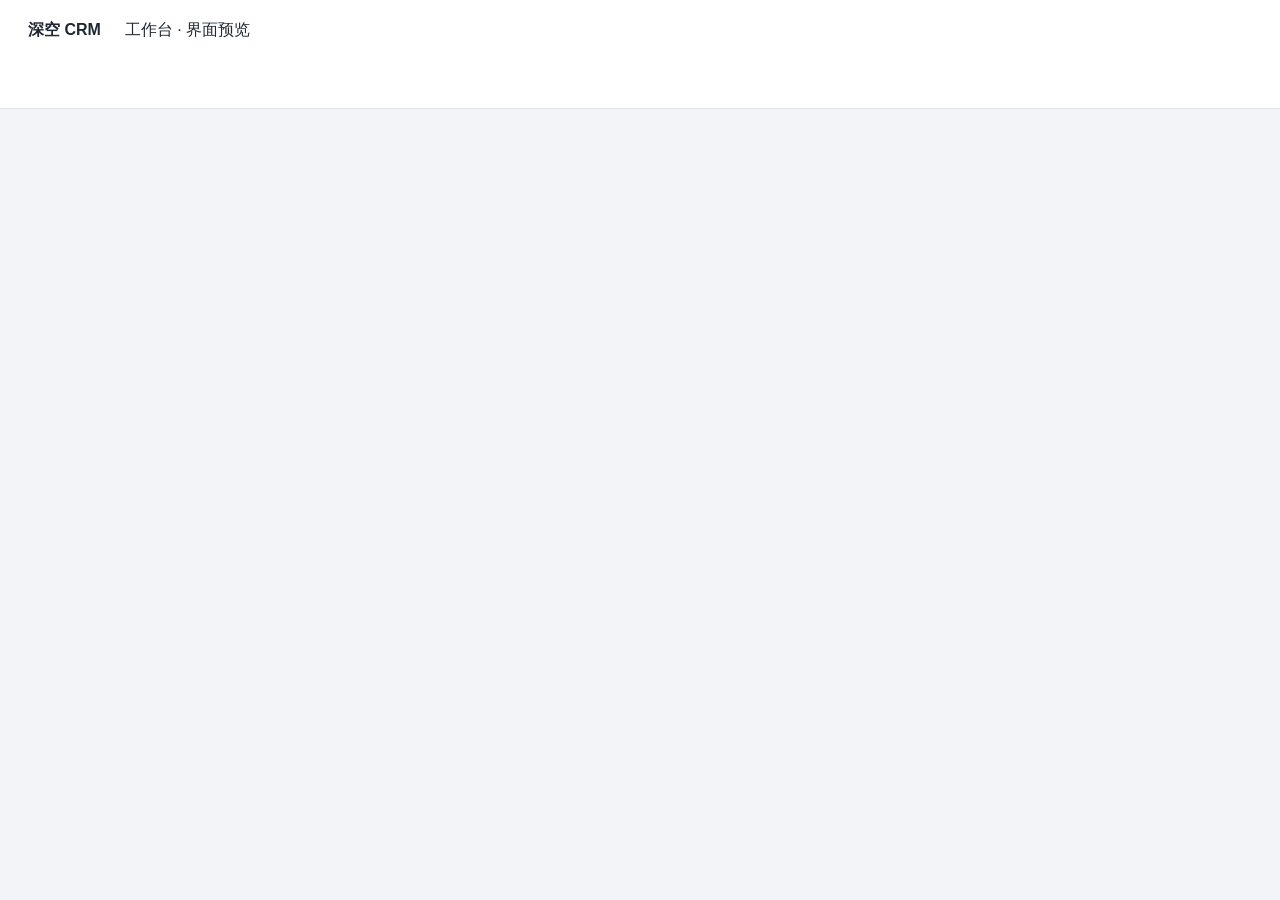
==== tests/mock.html @ 96ba117e "Add tests/mock.html" ====
<!doctype html>
<html lang="zh-CN">
<head>
  <meta charset="utf-8" />
  <meta name="viewport" content="width=device-width, initial-scale=1" />
  <title>CRM 学情异常助手界面预览</title>
  <link rel="stylesheet" href="../src/styles.css" />
  <style>
    body { margin: 0; min-height: 100vh; background: #f2f4f7; font-family: "Microsoft YaHei", sans-serif; }
    .mock-crm { height: 68px; padding: 20px 28px; border-bottom: 1px solid #e1e4e8; background: #fff; color: #1f2933; }
    .mock-crm strong { margin-right: 24px; }
  </style>
</head>
<body>
  <div class="mock-crm"><strong>深空 CRM</strong><span>工作台 · 界面预览</span></div>
  <script type="module" src="./mock.js"></script>
</body>
</html>
---- src/styles.css ----
#crm-learning-alert-root,
#crm-learning-alert-root * {
  box-sizing: border-box;
  letter-spacing: 0;
}

#crm-learning-alert-root {
  --crm-alert-text: #20242a;
  --crm-alert-muted: #69717d;
  --crm-alert-line: #dfe3e8;
  --crm-alert-soft: #f5f7f9;
  --crm-alert-blue: #1769e0;
  --crm-alert-red: #c72c41;
  --crm-alert-amber: #b35c00;
  --crm-alert-cyan: #007f87;
  --crm-alert-green: #277541;
  color: var(--crm-alert-text);
  font-family: -apple-system, BlinkMacSystemFont, "Segoe UI", "Microsoft YaHei", sans-serif;
}

.crm-alert-trigger {
  position: fixed;
  z-index: 2147483000;
  right: 0;
  top: 46%;
  display: flex;
  align-items: center;
  gap: 8px;
  min-height: 42px;
  padding: 0 12px;
  border: 0;
  border-radius: 6px 0 0 6px;
  background: #1769e0;
  color: #fff;
  box-shadow: 0 4px 14px rgba(0, 0, 0, 0.18);
  cursor: pointer;
  font-size: 14px;
  font-weight: 600;
}

.crm-alert-trigger:hover { background: #0e56bd; }
.crm-alert-trigger__count {
  min-width: 22px;
  height: 22px;
  padding: 0 5px;
  border-radius: 11px;
  background: #fff;
  color: #b42335;
  line-height: 22px;
  text-align: center;
}

.crm-alert-backdrop {
  position: fixed;
  z-index: 2147483001;
  inset: 0;
  background: rgba(20, 24, 30, 0.34);
}

.crm-alert-drawer {
  position: fixed;
  z-index: 2147483002;
  top: 0;
  right: 0;
  width: min(980px, 96vw);
  height: 100vh;
  overflow: hidden;
  transform: translateX(102%);
  background: #fff;
  box-shadow: -8px 0 28px rgba(0, 0, 0, 0.18);
  transition: transform 180ms ease;
}

.crm-alert-drawer.is-open { transform: translateX(0); }

.crm-alert-header {
  height: 72px;
  padding: 14px 20px;
  border-bottom: 1px solid var(--crm-alert-line);
  display: flex;
  align-items: center;
  justify-content: space-between;
  background: #fff;
}

.crm-alert-header h2 {
  margin: 0;
  color: var(--crm-alert-text);
  font-size: 20px;
  line-height: 28px;
}

.crm-alert-subtitle {
  margin: 2px 0 0;
  color: var(--crm-alert-muted);
  font-size: 12px;
}

.crm-alert-header__actions { display: flex; align-items: center; gap: 8px; }
.crm-alert-header button,
.crm-alert-results button {
  min-height: 32px;
  padding: 0 12px;
  border: 1px solid #bfc6cf;
  border-radius: 5px;
  background: #fff;
  color: var(--crm-alert-text);
  cursor: pointer;
  font-size: 13px;
}
.crm-alert-header button:hover,
.crm-alert-results button:hover { border-color: var(--crm-alert-blue); color: var(--crm-alert-blue); }
.crm-alert-icon-button {
  width: 34px;
  padding: 0 !important;
  font-size: 22px !important;
  line-height: 30px;
}

.crm-alert-body {
  height: calc(100vh - 72px);
  overflow: auto;
  padding: 0 20px 28px;
  background: #fff;
}

.crm-alert-roster {
  padding: 16px 0;
  border-bottom: 1px solid var(--crm-alert-line);
}
.crm-alert-roster__line { display: flex; align-items: center; justify-content: space-between; gap: 16px; }
.crm-alert-roster__line > div { min-width: 0; display: flex; flex-direction: column; gap: 3px; }
.crm-alert-roster__line strong { font-size: 14px; }
.crm-alert-roster__line span,
.crm-alert-help { color: var(--crm-alert-muted); font-size: 12px; }
.crm-alert-help { margin: 8px 0 0; }
.crm-alert-file-button {
  flex: none;
  display: inline-flex;
  align-items: center;
  min-height: 32px;
  padding: 0 12px;
  border: 1px solid #bfc6cf;
  border-radius: 5px;
  background: #fff;
  cursor: pointer;
  font-size: 13px;
}
.crm-alert-file-button:hover { border-color: var(--crm-alert-blue); color: var(--crm-alert-blue); }
.crm-alert-file-button input { display: none; }

.crm-alert-status:empty { display: none; }
.crm-alert-banner {
  margin-top: 14px;
  padding: 10px 12px;
  border-left: 3px solid;
  font-size: 13px;
  line-height: 20px;
}
.crm-alert-banner--loading { border-color: var(--crm-alert-blue); background: #edf5ff; color: #194b85; }
.crm-alert-banner--error { border-color: var(--crm-alert-red); background: #fff0f2; color: #8f1d2d; }
.crm-alert-spinner {
  display: inline-block;
  width: 14px;
  height: 14px;
  margin-right: 8px;
  border: 2px solid #a8c8ef;
  border-top-color: var(--crm-alert-blue);
  border-radius: 50%;
  vertical-align: -2px;
  animation: crm-alert-spin 700ms linear infinite;
}
@keyframes crm-alert-spin { to { transform: rotate(360deg); } }

.crm-alert-summary {
  display: grid;
  grid-template-columns: repeat(4, minmax(0, 1fr));
  gap: 1px;
  margin-top: 18px;
  border: 1px solid var(--crm-alert-line);
  background: var(--crm-alert-line);
}
.crm-alert-summary:empty { display: none; }
.crm-alert-summary__item {
  min-width: 0;
  min-height: 72px;
  padding: 13px 16px;
  display: flex;
  align-items: center;
  justify-content: space-between;
  background: #fff;
}
.crm-alert-summary__item span { color: var(--crm-alert-muted); font-size: 13px; }
.crm-alert-summary__item strong { font-size: 26px; }
.crm-alert-summary__item--absence strong { color: var(--crm-alert-red); }
.crm-alert-summary__item--homework strong { color: var(--crm-alert-amber); }
.crm-alert-summary__item--extension strong { color: var(--crm-alert-green); }
.crm-alert-summary__item--transfer strong { color: var(--crm-alert-cyan); }

.crm-alert-segments {
  grid-column: 1 / -1;
  display: flex;
  padding: 8px;
  background: #fff;
}
.crm-alert-segments button {
  min-width: 72px;
  height: 30px;
  padding: 0 12px;
  border: 1px solid var(--crm-alert-line);
  border-right: 0;
  background: #fff;
  color: var(--crm-alert-muted);
  cursor: pointer;
}
.crm-alert-segments button:first-child { border-radius: 5px 0 0 5px; }
.crm-alert-segments button:last-child { border-right: 1px solid var(--crm-alert-line); border-radius: 0 5px 5px 0; }
.crm-alert-segments button.is-active { border-color: var(--crm-alert-blue); background: var(--crm-alert-blue); color: #fff; }

.crm-alert-filter-grid {
  display: grid;
  grid-template-columns: repeat(4, minmax(0, 1fr));
  gap: 8px;
  padding: 14px 0;
  border-bottom: 1px solid var(--crm-alert-line);
}
.crm-alert-filter-grid select,
.crm-alert-filter-grid input {
  width: 100%;
  min-width: 0;
  height: 34px;
  padding: 0 9px;
  border: 1px solid #cbd1d8;
  border-radius: 4px;
  background: #fff;
  color: var(--crm-alert-text);
  font-size: 13px;
}
.crm-alert-filter-grid input { grid-column: 1 / -1; }
.crm-alert-filter-grid select:focus,
.crm-alert-filter-grid input:focus { border-color: var(--crm-alert-blue); outline: 2px solid rgba(23, 105, 224, 0.12); }

.crm-alert-result-heading {
  min-height: 48px;
  display: flex;
  align-items: center;
  justify-content: space-between;
  gap: 12px;
}
.crm-alert-result-heading > div { min-width: 0; display: flex; align-items: baseline; gap: 8px; }
.crm-alert-result-heading span { color: var(--crm-alert-muted); font-size: 12px; }
.crm-alert-result-heading button {
  flex: none;
  min-height: 32px;
  padding: 0 12px;
  border: 1px solid var(--crm-alert-blue);
  border-radius: 5px;
  background: #fff;
  color: var(--crm-alert-blue);
  cursor: pointer;
  font-size: 13px;
}
.crm-alert-table-wrap { width: 100%; overflow: auto; border: 1px solid var(--crm-alert-line); }
.crm-alert-table { width: 100%; min-width: 920px; border-collapse: collapse; table-layout: fixed; font-size: 12px; }
.crm-alert-table th {
  height: 38px;
  padding: 8px 10px;
  border-bottom: 1px solid var(--crm-alert-line);
  background: var(--crm-alert-soft);
  color: #4f5864;
  text-align: left;
  font-weight: 600;
}
.crm-alert-table th:nth-child(1) { width: 170px; }
.crm-alert-table th:nth-child(2) { width: 125px; }
.crm-alert-table th:nth-child(3) { width: 235px; }
.crm-alert-table th:nth-child(4) { width: 210px; }
.crm-alert-table th:nth-child(5) { width: 155px; }
.crm-alert-table td { padding: 11px 10px; border-bottom: 1px solid #eceff2; vertical-align: top; line-height: 18px; }
.crm-alert-table tr:last-child td { border-bottom: 0; }
.crm-alert-table td > span,
.crm-alert-table td > small { display: block; overflow-wrap: anywhere; }
.crm-alert-table td > strong { display: block; font-size: 13px; }
.crm-alert-table td > b { display: block; color: var(--crm-alert-muted); font-weight: 400; }
.crm-alert-table small { margin-top: 3px; color: var(--crm-alert-muted); }
.crm-alert-homework-details { margin-top: 5px; padding-left: 8px; border-left: 2px solid #e3a13e; }
.crm-alert-homework-details strong,
.crm-alert-homework-details span { display: block; overflow-wrap: anywhere; }
.crm-alert-homework-details strong { color: #8b4a00; font-size: 12px; }
.crm-alert-homework-details span { margin-top: 2px; }
.crm-alert-tags { display: flex; flex-wrap: wrap; gap: 4px; }
.crm-alert-tag { display: inline-flex; min-height: 22px; padding: 1px 6px; border-radius: 4px; align-items: center; }
.crm-alert-tag--absence { background: #ffeaed; color: #9f2031; }
.crm-alert-tag--homework { background: #fff0d8; color: #8b4a00; }
.crm-alert-tag--extension { background: #e8f5eb; color: #1d6b36; }
.crm-alert-tag--transfer { background: #e2f5f5; color: #006b72; }
.crm-alert-tag--mismatch { background: #eef0f3; color: #535b66; }
.crm-alert-link-button { display: block; margin-top: 5px; border: 0 !important; padding: 0 !important; color: var(--crm-alert-blue) !important; background: transparent !important; }

.crm-alert-empty {
  min-height: 180px;
  display: flex;
  flex-direction: column;
  align-items: center;
  justify-content: center;
  gap: 6px;
  color: var(--crm-alert-muted);
  text-align: center;
}
.crm-alert-empty strong { color: var(--crm-alert-text); font-size: 15px; }
.crm-alert-empty span { max-width: 360px; font-size: 12px; }

.crm-alert-notes { padding-top: 14px; color: var(--crm-alert-muted); font-size: 12px; }
.crm-alert-notes summary { cursor: pointer; color: #805000; }
.crm-alert-notes ul { margin: 8px 0 0; padding-left: 18px; }
.crm-alert-notes li { margin: 4px 0; }
.crm-alert-notes p { margin: 8px 0 0; }

@media (max-width: 720px) {
  .crm-alert-drawer { width: 100vw; }
  .crm-alert-body { padding: 0 14px 24px; }
  .crm-alert-summary { grid-template-columns: 1fr; }
  .crm-alert-summary__item { min-height: 56px; }
  .crm-alert-segments { grid-column: 1; overflow-x: auto; }
  .crm-alert-filter-grid { grid-template-columns: 1fr; }
  .crm-alert-filter-grid input { grid-column: 1; }
  .crm-alert-roster__line { align-items: flex-start; flex-direction: column; }
  .crm-alert-result-heading > div { align-items: flex-start; flex-direction: column; gap: 2px; }
}

@media (prefers-reduced-motion: reduce) {
  .crm-alert-drawer { transition: none; }
  .crm-alert-spinner { animation: none; }
}
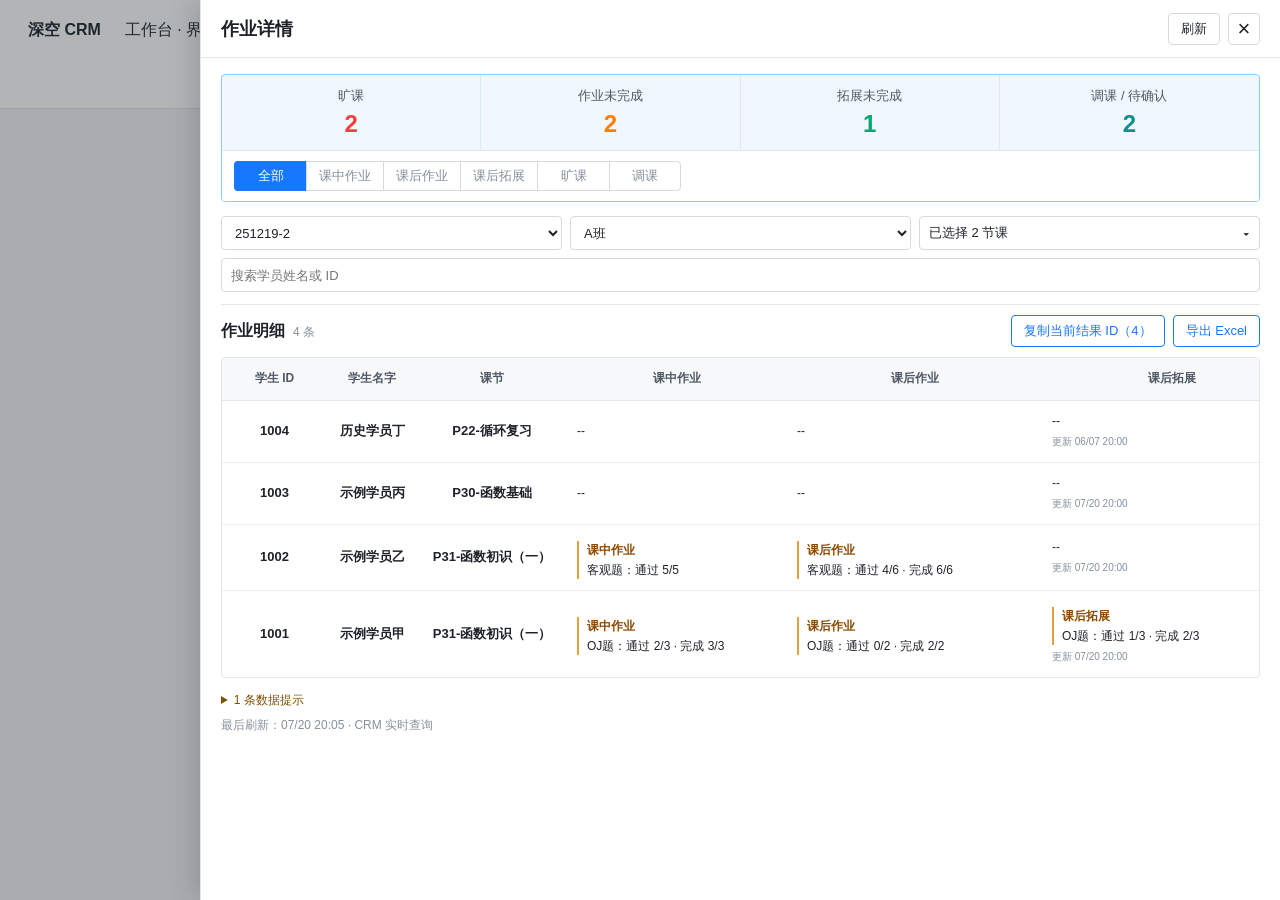
==== commit f04f2ffc: "Release CRM homework assistant v0.9.1" ====
--- a/tests/mock.html
+++ b/tests/mock.html
@@ -3,7 +3,7 @@
 <head>
   <meta charset="utf-8" />
   <meta name="viewport" content="width=device-width, initial-scale=1" />
-  <title>CRM 学情异常助手界面预览</title>
+  <title>CRM作业助手界面预览</title>
   <link rel="stylesheet" href="../src/styles.css" />
   <style>
     body { margin: 0; min-height: 100vh; background: #f2f4f7; font-family: "Microsoft YaHei", sans-serif; }
--- a/src/styles.css
+++ b/src/styles.css
@@ -1,60 +1,61 @@
 #crm-learning-alert-root,
-#crm-learning-alert-root * {
+#crm-learning-alert-root *,
+.crm-alert-trigger,
+.crm-alert-trigger * {
   box-sizing: border-box;
   letter-spacing: 0;
 }
 
 #crm-learning-alert-root {
-  --crm-alert-text: #20242a;
-  --crm-alert-muted: #69717d;
-  --crm-alert-line: #dfe3e8;
-  --crm-alert-soft: #f5f7f9;
-  --crm-alert-blue: #1769e0;
-  --crm-alert-red: #c72c41;
-  --crm-alert-amber: #b35c00;
-  --crm-alert-cyan: #007f87;
-  --crm-alert-green: #277541;
-  color: var(--crm-alert-text);
-  font-family: -apple-system, BlinkMacSystemFont, "Segoe UI", "Microsoft YaHei", sans-serif;
+  --crm-alert-text: #1f2329;
+  --crm-alert-muted: #86909c;
+  --crm-alert-line: #e5e6eb;
+  --crm-alert-soft: #f7f8fa;
+  --crm-alert-blue: #1677ff;
+  --crm-alert-red: #f53f3f;
+  --crm-alert-amber: #ff7d00;
+  --crm-alert-cyan: #0e8f93;
+  --crm-alert-green: #00a870;
+  color: var(--crm-alert-text);
+  font-family: -apple-system, BlinkMacSystemFont, "Segoe UI", "PingFang SC", "Microsoft YaHei", sans-serif;
 }
 
 .crm-alert-trigger {
-  position: fixed;
-  z-index: 2147483000;
-  right: 0;
-  top: 46%;
-  display: flex;
-  align-items: center;
-  gap: 8px;
-  min-height: 42px;
-  padding: 0 12px;
-  border: 0;
-  border-radius: 6px 0 0 6px;
-  background: #1769e0;
-  color: #fff;
-  box-shadow: 0 4px 14px rgba(0, 0, 0, 0.18);
-  cursor: pointer;
+  position: absolute;
+  z-index: 3;
+  display: none;
+  align-items: center;
+  justify-content: center;
+  width: 88px;
+  height: 32px;
+  padding: 4px 15px;
+  border: 1px solid #d9d9d9;
+  border-radius: 6px;
+  background: #fff;
+  color: rgba(0, 0, 0, 0.88);
+  box-shadow: 0 2px 0 rgba(0, 0, 0, 0.02);
+  cursor: pointer;
+  font-family: -apple-system, system-ui, "Segoe UI", Roboto, "Helvetica Neue", Arial, "Noto Sans", sans-serif;
   font-size: 14px;
-  font-weight: 600;
-}
-
-.crm-alert-trigger:hover { background: #0e56bd; }
-.crm-alert-trigger__count {
-  min-width: 22px;
-  height: 22px;
-  padding: 0 5px;
-  border-radius: 11px;
-  background: #fff;
-  color: #b42335;
+  font-weight: 400;
   line-height: 22px;
-  text-align: center;
+  white-space: nowrap;
+  user-select: none;
+  transition: border-color 200ms ease, color 200ms ease;
+}
+
+.crm-alert-trigger:hover { border-color: #4096ff; color: #4096ff; }
+.crm-alert-trigger.is-page-anchored {
+  top: 11px;
+  right: 16px;
+  display: flex;
 }
 
 .crm-alert-backdrop {
   position: fixed;
   z-index: 2147483001;
   inset: 0;
-  background: rgba(20, 24, 30, 0.34);
+  background: rgba(31, 35, 41, 0.34);
 }
 
 .crm-alert-drawer {
@@ -62,20 +63,21 @@
   z-index: 2147483002;
   top: 0;
   right: 0;
-  width: min(980px, 96vw);
+  width: min(1080px, 96vw);
   height: 100vh;
   overflow: hidden;
   transform: translateX(102%);
   background: #fff;
-  box-shadow: -8px 0 28px rgba(0, 0, 0, 0.18);
-  transition: transform 180ms ease;
+  border-left: 1px solid var(--crm-alert-line);
+  box-shadow: -8px 0 24px rgba(31, 35, 41, 0.16);
+  transition: transform 200ms ease;
 }
 
 .crm-alert-drawer.is-open { transform: translateX(0); }
 
 .crm-alert-header {
-  height: 72px;
-  padding: 14px 20px;
+  height: 58px;
+  padding: 0 20px;
   border-bottom: 1px solid var(--crm-alert-line);
   display: flex;
   align-items: center;
@@ -86,14 +88,9 @@
 .crm-alert-header h2 {
   margin: 0;
   color: var(--crm-alert-text);
-  font-size: 20px;
-  line-height: 28px;
-}
-
-.crm-alert-subtitle {
-  margin: 2px 0 0;
-  color: var(--crm-alert-muted);
-  font-size: 12px;
+  font-size: 18px;
+  line-height: 24px;
+  font-weight: 600;
 }
 
 .crm-alert-header__actions { display: flex; align-items: center; gap: 8px; }
@@ -101,8 +98,8 @@
 .crm-alert-results button {
   min-height: 32px;
   padding: 0 12px;
-  border: 1px solid #bfc6cf;
-  border-radius: 5px;
+  border: 1px solid #d9d9d9;
+  border-radius: 4px;
   background: #fff;
   color: var(--crm-alert-text);
   cursor: pointer;
@@ -111,63 +108,75 @@
 .crm-alert-header button:hover,
 .crm-alert-results button:hover { border-color: var(--crm-alert-blue); color: var(--crm-alert-blue); }
 .crm-alert-icon-button {
-  width: 34px;
+  width: 32px;
   padding: 0 !important;
   font-size: 22px !important;
   line-height: 30px;
 }
 
 .crm-alert-body {
-  height: calc(100vh - 72px);
+  height: calc(100vh - 58px);
   overflow: auto;
-  padding: 0 20px 28px;
-  background: #fff;
-}
-
-.crm-alert-roster {
-  padding: 16px 0;
-  border-bottom: 1px solid var(--crm-alert-line);
-}
-.crm-alert-roster__line { display: flex; align-items: center; justify-content: space-between; gap: 16px; }
-.crm-alert-roster__line > div { min-width: 0; display: flex; flex-direction: column; gap: 3px; }
-.crm-alert-roster__line strong { font-size: 14px; }
-.crm-alert-roster__line span,
-.crm-alert-help { color: var(--crm-alert-muted); font-size: 12px; }
-.crm-alert-help { margin: 8px 0 0; }
-.crm-alert-file-button {
-  flex: none;
-  display: inline-flex;
-  align-items: center;
-  min-height: 32px;
-  padding: 0 12px;
-  border: 1px solid #bfc6cf;
-  border-radius: 5px;
-  background: #fff;
-  cursor: pointer;
-  font-size: 13px;
-}
-.crm-alert-file-button:hover { border-color: var(--crm-alert-blue); color: var(--crm-alert-blue); }
-.crm-alert-file-button input { display: none; }
+  padding: 0 20px 24px;
+  background: #fff;
+}
 
 .crm-alert-status:empty { display: none; }
+.crm-alert-loading-mask {
+  position: absolute;
+  z-index: 4;
+  inset: 58px 0 0;
+  display: flex;
+  align-items: center;
+  justify-content: center;
+  padding: 24px;
+  background: rgba(247, 248, 250, 0.82);
+  backdrop-filter: blur(1px);
+}
+.crm-alert-loading-mask[hidden] { display: none; }
+.crm-alert-loading-dialog {
+  width: min(300px, calc(100vw - 48px));
+  min-height: 132px;
+  padding: 22px 24px;
+  border: 1px solid var(--crm-alert-line);
+  border-radius: 6px;
+  background: #fff;
+  box-shadow: 0 10px 30px rgba(31, 35, 41, 0.16);
+  display: flex;
+  flex-direction: column;
+  align-items: center;
+  justify-content: center;
+  gap: 9px;
+  text-align: center;
+}
+.crm-alert-loading-dialog strong {
+  color: var(--crm-alert-text);
+  font-size: 15px;
+  line-height: 22px;
+}
+.crm-alert-loading-dialog > span:last-child {
+  max-width: 100%;
+  color: var(--crm-alert-muted);
+  font-size: 13px;
+  line-height: 20px;
+  overflow-wrap: anywhere;
+}
 .crm-alert-banner {
-  margin-top: 14px;
+  margin-top: 12px;
   padding: 10px 12px;
   border-left: 3px solid;
+  border-radius: 2px;
   font-size: 13px;
   line-height: 20px;
 }
-.crm-alert-banner--loading { border-color: var(--crm-alert-blue); background: #edf5ff; color: #194b85; }
 .crm-alert-banner--error { border-color: var(--crm-alert-red); background: #fff0f2; color: #8f1d2d; }
 .crm-alert-spinner {
-  display: inline-block;
-  width: 14px;
-  height: 14px;
-  margin-right: 8px;
-  border: 2px solid #a8c8ef;
+  flex: none;
+  width: 30px;
+  height: 30px;
+  border: 3px solid #c9def8;
   border-top-color: var(--crm-alert-blue);
   border-radius: 50%;
-  vertical-align: -2px;
   animation: crm-alert-spin 700ms linear infinite;
 }
 @keyframes crm-alert-spin { to { transform: rotate(360deg); } }
@@ -175,23 +184,30 @@
 .crm-alert-summary {
   display: grid;
   grid-template-columns: repeat(4, minmax(0, 1fr));
-  gap: 1px;
-  margin-top: 18px;
-  border: 1px solid var(--crm-alert-line);
-  background: var(--crm-alert-line);
+  gap: 0;
+  margin-top: 16px;
+  overflow: hidden;
+  border: 1px solid #91caff;
+  border-radius: 4px;
+  background: #f0f7ff;
 }
 .crm-alert-summary:empty { display: none; }
 .crm-alert-summary__item {
   min-width: 0;
-  min-height: 72px;
-  padding: 13px 16px;
-  display: flex;
-  align-items: center;
-  justify-content: space-between;
-  background: #fff;
-}
-.crm-alert-summary__item span { color: var(--crm-alert-muted); font-size: 13px; }
-.crm-alert-summary__item strong { font-size: 26px; }
+  min-height: 70px;
+  padding: 12px 16px;
+  display: flex;
+  flex-direction: column;
+  align-items: center;
+  justify-content: center;
+  gap: 5px;
+  border-right: 1px solid #d6e9ff;
+  background: transparent;
+  text-align: center;
+}
+.crm-alert-summary__item:nth-child(4) { border-right: 0; }
+.crm-alert-summary__item span { color: #4e5969; font-size: 13px; }
+.crm-alert-summary__item strong { font-size: 24px; line-height: 28px; }
 .crm-alert-summary__item--absence strong { color: var(--crm-alert-red); }
 .crm-alert-summary__item--homework strong { color: var(--crm-alert-amber); }
 .crm-alert-summary__item--extension strong { color: var(--crm-alert-green); }
@@ -200,87 +216,175 @@
 .crm-alert-segments {
   grid-column: 1 / -1;
   display: flex;
-  padding: 8px;
+  padding: 10px 12px;
+  border-top: 1px solid #d6e9ff;
   background: #fff;
 }
 .crm-alert-segments button {
   min-width: 72px;
   height: 30px;
   padding: 0 12px;
-  border: 1px solid var(--crm-alert-line);
+  border: 1px solid #d9d9d9;
   border-right: 0;
   background: #fff;
   color: var(--crm-alert-muted);
   cursor: pointer;
 }
-.crm-alert-segments button:first-child { border-radius: 5px 0 0 5px; }
-.crm-alert-segments button:last-child { border-right: 1px solid var(--crm-alert-line); border-radius: 0 5px 5px 0; }
+.crm-alert-segments button:first-child { border-radius: 4px 0 0 4px; }
+.crm-alert-segments button:last-child { border-right: 1px solid #d9d9d9; border-radius: 0 4px 4px 0; }
 .crm-alert-segments button.is-active { border-color: var(--crm-alert-blue); background: var(--crm-alert-blue); color: #fff; }
+.crm-alert-segments button:disabled { cursor: not-allowed; opacity: 0.55; }
 
 .crm-alert-filter-grid {
   display: grid;
-  grid-template-columns: repeat(4, minmax(0, 1fr));
+  grid-template-columns: repeat(3, minmax(0, 1fr));
   gap: 8px;
-  padding: 14px 0;
+  padding: 14px 0 12px;
   border-bottom: 1px solid var(--crm-alert-line);
 }
-.crm-alert-filter-grid select,
-.crm-alert-filter-grid input {
+.crm-alert-filter-grid > select,
+.crm-alert-filter-grid > input[data-filter="query"],
+.crm-alert-multi-select__trigger {
   width: 100%;
   min-width: 0;
   height: 34px;
   padding: 0 9px;
-  border: 1px solid #cbd1d8;
-  border-radius: 4px;
-  background: #fff;
-  color: var(--crm-alert-text);
-  font-size: 13px;
-}
-.crm-alert-filter-grid input { grid-column: 1 / -1; }
-.crm-alert-filter-grid select:focus,
-.crm-alert-filter-grid input:focus { border-color: var(--crm-alert-blue); outline: 2px solid rgba(23, 105, 224, 0.12); }
+  border: 1px solid #d9d9d9;
+  border-radius: 4px;
+  background: #fff;
+  color: var(--crm-alert-text);
+  font-size: 13px;
+}
+.crm-alert-filter-grid > input[data-filter="query"] { grid-column: 1 / -1; }
+.crm-alert-filter-grid > select:disabled,
+.crm-alert-multi-select__trigger:disabled { background: #f5f5f5; color: #a2a8b0; cursor: not-allowed; }
+.crm-alert-filter-grid > select:focus,
+.crm-alert-filter-grid > input[data-filter="query"]:focus,
+.crm-alert-multi-select__trigger:focus { border-color: var(--crm-alert-blue); outline: 2px solid rgba(22, 119, 255, 0.1); }
+
+.crm-alert-multi-select { position: relative; min-width: 0; }
+.crm-alert-multi-select__trigger {
+  display: flex;
+  align-items: center;
+  justify-content: space-between;
+  gap: 8px;
+  text-align: left;
+  cursor: pointer;
+}
+.crm-alert-multi-select__trigger span:first-child { overflow: hidden; text-overflow: ellipsis; white-space: nowrap; }
+.crm-alert-multi-select__menu {
+  position: absolute;
+  z-index: 8;
+  top: calc(100% + 4px);
+  right: 0;
+  left: 0;
+  overflow: hidden;
+  border: 1px solid #d9d9d9;
+  border-radius: 4px;
+  background: #fff;
+  box-shadow: 0 8px 24px rgba(31, 35, 41, 0.16);
+}
+.crm-alert-multi-select__all,
+.crm-alert-multi-select__options label {
+  display: flex;
+  align-items: center;
+  gap: 8px;
+  min-height: 34px;
+  padding: 6px 10px;
+  cursor: pointer;
+  font-size: 13px;
+  line-height: 20px;
+}
+.crm-alert-multi-select__all { border-bottom: 1px solid var(--crm-alert-line); font-weight: 600; }
+.crm-alert-multi-select__options { max-height: 280px; overflow-y: auto; padding: 4px 0; }
+.crm-alert-multi-select__options label:hover { background: #f2f7ff; }
+.crm-alert-multi-select__all input,
+.crm-alert-multi-select__options input { flex: none; width: 14px; height: 14px; margin: 0; accent-color: var(--crm-alert-blue); }
+.crm-alert-multi-select__options span { min-width: 0; overflow-wrap: anywhere; }
+.crm-alert-multi-select__actions {
+  display: flex;
+  justify-content: flex-end;
+  gap: 8px;
+  padding: 8px 10px;
+  border-top: 1px solid var(--crm-alert-line);
+  background: var(--crm-alert-soft);
+}
+.crm-alert-multi-select__actions button {
+  min-width: 56px;
+  height: 30px;
+  padding: 0 12px;
+  border: 1px solid #d9d9d9;
+  border-radius: 4px;
+  background: #fff;
+  color: var(--crm-alert-text);
+  cursor: pointer;
+  font-size: 13px;
+}
+.crm-alert-multi-select__actions button.is-primary { border-color: var(--crm-alert-blue); background: var(--crm-alert-blue); color: #fff; }
 
 .crm-alert-result-heading {
-  min-height: 48px;
+  min-height: 52px;
   display: flex;
   align-items: center;
   justify-content: space-between;
   gap: 12px;
 }
-.crm-alert-result-heading > div { min-width: 0; display: flex; align-items: baseline; gap: 8px; }
+.crm-alert-result-title { min-width: 0; display: flex; align-items: baseline; gap: 8px; }
 .crm-alert-result-heading span { color: var(--crm-alert-muted); font-size: 12px; }
+.crm-alert-result-actions { display: flex; flex: none; align-items: center; justify-content: flex-end; gap: 8px; }
 .crm-alert-result-heading button {
   flex: none;
   min-height: 32px;
   padding: 0 12px;
   border: 1px solid var(--crm-alert-blue);
-  border-radius: 5px;
+  border-radius: 4px;
   background: #fff;
   color: var(--crm-alert-blue);
   cursor: pointer;
   font-size: 13px;
 }
-.crm-alert-table-wrap { width: 100%; overflow: auto; border: 1px solid var(--crm-alert-line); }
-.crm-alert-table { width: 100%; min-width: 920px; border-collapse: collapse; table-layout: fixed; font-size: 12px; }
+.crm-alert-table-wrap { width: 100%; overflow: auto; border: 1px solid var(--crm-alert-line); border-radius: 4px; }
+.crm-alert-table { width: 100%; min-width: 1080px; border-collapse: collapse; table-layout: fixed; font-size: 12px; }
 .crm-alert-table th {
-  height: 38px;
+  height: 42px;
   padding: 8px 10px;
   border-bottom: 1px solid var(--crm-alert-line);
   background: var(--crm-alert-soft);
   color: #4f5864;
+  text-align: center;
+  vertical-align: middle;
+  font-weight: 600;
+}
+.crm-alert-table th:nth-child(1) { width: 105px; }
+.crm-alert-table th:nth-child(2) { width: 90px; }
+.crm-alert-table th:nth-child(3) { width: 150px; }
+.crm-alert-table th:nth-child(4) { width: 220px; }
+.crm-alert-table th:nth-child(5) { width: 255px; }
+.crm-alert-table th:nth-child(6) { width: 260px; }
+.crm-alert-table td {
+  padding: 11px 10px;
+  border-bottom: 1px solid #eceff2;
   text-align: left;
-  font-weight: 600;
-}
-.crm-alert-table th:nth-child(1) { width: 170px; }
-.crm-alert-table th:nth-child(2) { width: 125px; }
-.crm-alert-table th:nth-child(3) { width: 235px; }
-.crm-alert-table th:nth-child(4) { width: 210px; }
-.crm-alert-table th:nth-child(5) { width: 155px; }
-.crm-alert-table td { padding: 11px 10px; border-bottom: 1px solid #eceff2; vertical-align: top; line-height: 18px; }
+  vertical-align: middle;
+  line-height: 18px;
+}
+.crm-alert-table th:nth-child(-n+3),
+.crm-alert-table td:nth-child(-n+3) { padding-right: 8px; padding-left: 8px; }
+.crm-alert-table td:nth-child(-n+3) { text-align: center; vertical-align: middle; }
 .crm-alert-table tr:last-child td { border-bottom: 0; }
+.crm-alert-table tbody tr:hover { background: #fafcff; }
 .crm-alert-table td > span,
 .crm-alert-table td > small { display: block; overflow-wrap: anywhere; }
 .crm-alert-table td > strong { display: block; font-size: 13px; }
+.crm-alert-table td:nth-child(1),
+.crm-alert-table td:nth-child(2) { overflow: hidden; text-overflow: ellipsis; white-space: nowrap; }
+.crm-alert-table td:nth-child(3) > strong {
+  display: -webkit-box;
+  overflow: hidden;
+  overflow-wrap: anywhere;
+  -webkit-box-orient: vertical;
+  -webkit-line-clamp: 2;
+}
 .crm-alert-table td > b { display: block; color: var(--crm-alert-muted); font-weight: 400; }
 .crm-alert-table small { margin-top: 3px; color: var(--crm-alert-muted); }
 .crm-alert-homework-details { margin-top: 5px; padding-left: 8px; border-left: 2px solid #e3a13e; }
@@ -289,12 +393,12 @@
 .crm-alert-homework-details strong { color: #8b4a00; font-size: 12px; }
 .crm-alert-homework-details span { margin-top: 2px; }
 .crm-alert-tags { display: flex; flex-wrap: wrap; gap: 4px; }
-.crm-alert-tag { display: inline-flex; min-height: 22px; padding: 1px 6px; border-radius: 4px; align-items: center; }
-.crm-alert-tag--absence { background: #ffeaed; color: #9f2031; }
-.crm-alert-tag--homework { background: #fff0d8; color: #8b4a00; }
-.crm-alert-tag--extension { background: #e8f5eb; color: #1d6b36; }
-.crm-alert-tag--transfer { background: #e2f5f5; color: #006b72; }
-.crm-alert-tag--mismatch { background: #eef0f3; color: #535b66; }
+.crm-alert-tag { display: inline-flex; min-height: 22px; padding: 1px 6px; border-radius: 3px; align-items: center; }
+.crm-alert-tag--absence { background: #fff1f0; color: #cf1322; }
+.crm-alert-tag--homework { background: #fff7e6; color: #d46b08; }
+.crm-alert-tag--extension { background: #f0fff4; color: #168f5b; }
+.crm-alert-tag--transfer { background: #e6fffb; color: #0e7c80; }
+.crm-alert-tag--mismatch { background: #f2f3f5; color: #4e5969; }
 .crm-alert-link-button { display: block; margin-top: 5px; border: 0 !important; padding: 0 !important; color: var(--crm-alert-blue) !important; background: transparent !important; }
 
 .crm-alert-empty {
@@ -323,9 +427,10 @@
   .crm-alert-summary__item { min-height: 56px; }
   .crm-alert-segments { grid-column: 1; overflow-x: auto; }
   .crm-alert-filter-grid { grid-template-columns: 1fr; }
-  .crm-alert-filter-grid input { grid-column: 1; }
-  .crm-alert-roster__line { align-items: flex-start; flex-direction: column; }
-  .crm-alert-result-heading > div { align-items: flex-start; flex-direction: column; gap: 2px; }
+  .crm-alert-filter-grid > input[data-filter="query"] { grid-column: 1; }
+  .crm-alert-result-heading { align-items: flex-start; flex-wrap: wrap; padding: 10px 0; }
+  .crm-alert-result-title { align-items: flex-start; flex-direction: column; gap: 2px; }
+  .crm-alert-result-actions { flex-wrap: wrap; }
 }
 
 @media (prefers-reduced-motion: reduce) {
